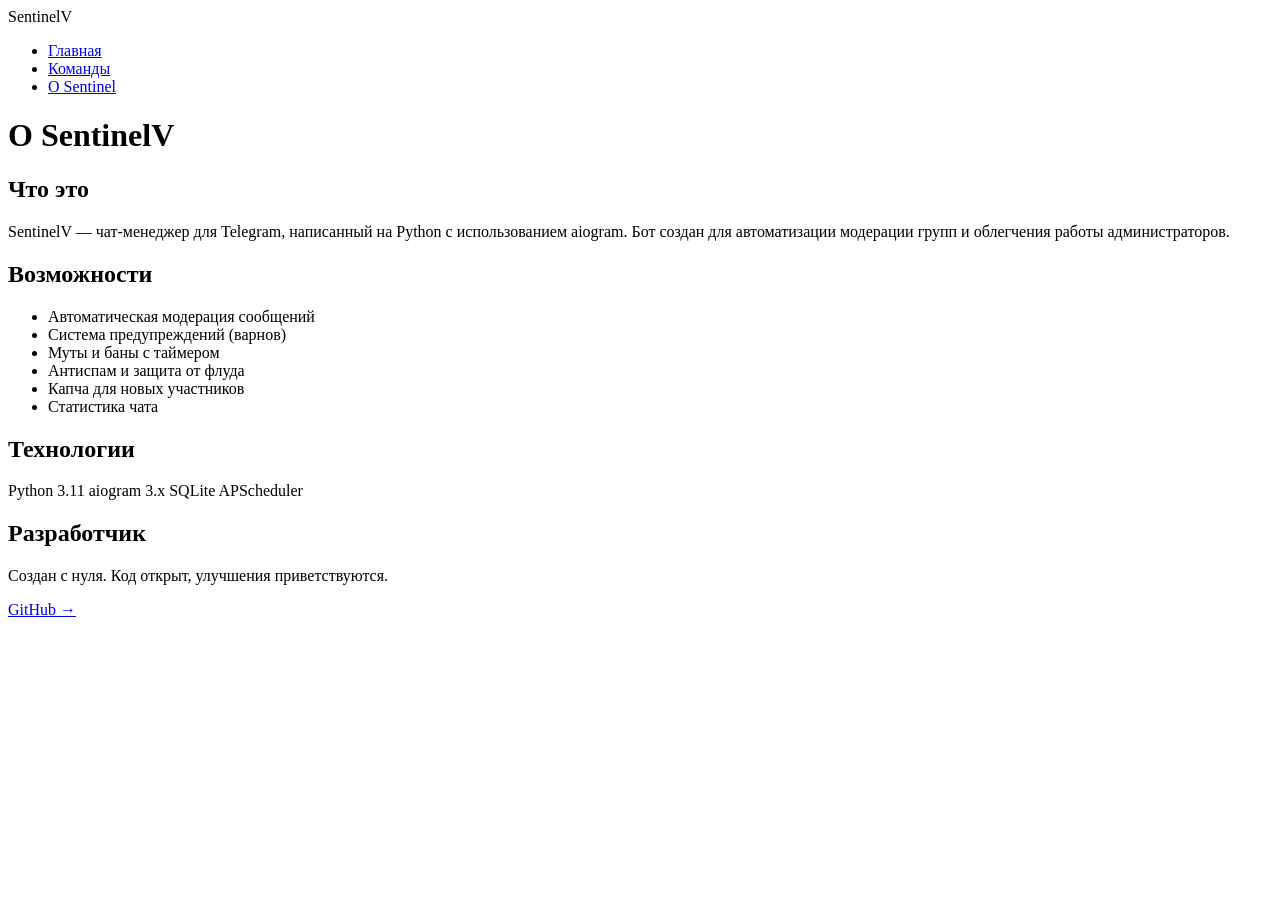
==== about.html @ fadc8bd3 "Create about.html" ====
<!DOCTYPE html>
<html lang="ru">
<head>
  <meta charset="UTF-8">
  <meta name="viewport" content="width=device-width, initial-scale=1.0">
  <title>О Sentinel — SentinelV</title>
  <link rel="stylesheet" href="css/style.css">
</head>
<body>
  <nav class="navbar">
    <div class="logo">SentinelV</div>
    <div class="hamburger" onclick="toggleMenu()">
      <span></span>
      <span></span>
      <span></span>
    </div>
    <ul class="nav-menu" id="menu">
      <li><a href="index.html">Главная</a></li>
      <li><a href="commands.html">Команды</a></li>
      <li><a href="about.html" class="active">О Sentinel</a></li>
    </ul>
  </nav>

  <main class="page-content">
    <h1 class="page-title">О SentinelV</h1>
    
    <div class="about-section">
      <div class="about-card">
        <h2>Что это</h2>
        <p>SentinelV — чат-менеджер для Telegram, написанный на Python с использованием aiogram. Бот создан для автоматизации модерации групп и облегчения работы администраторов.</p>
      </div>

      <div class="about-card">
        <h2>Возможности</h2>
        <ul class="feature-list">
          <li><span class="feature-dot"></span>Автоматическая модерация сообщений</li>
          <li><span class="feature-dot"></span>Система предупреждений (варнов)</li>
          <li><span class="feature-dot"></span>Муты и баны с таймером</li>
          <li><span class="feature-dot"></span>Антиспам и защита от флуда</li>
          <li><span class="feature-dot"></span>Капча для новых участников</li>
          <li><span class="feature-dot"></span>Статистика чата</li>
        </ul>
      </div>

      <div class="about-card">
        <h2>Технологии</h2>
        <div class="tech-tags">
          <span class="tech-tag">Python 3.11</span>
          <span class="tech-tag">aiogram 3.x</span>
          <span class="tech-tag">SQLite</span>
          <span class="tech-tag">APScheduler</span>
        </div>
      </div>

      <div class="about-card">
        <h2>Разработчик</h2>
        <p>Создан с нуля. Код открыт, улучшения приветствуются.</p>
        <a href="https://github.com/KcuKe" class="link-github" target="_blank">GitHub →</a>
      </div>
    </div>
  </main>

  <script src="js/menu.js"></script>
</body>
</html>
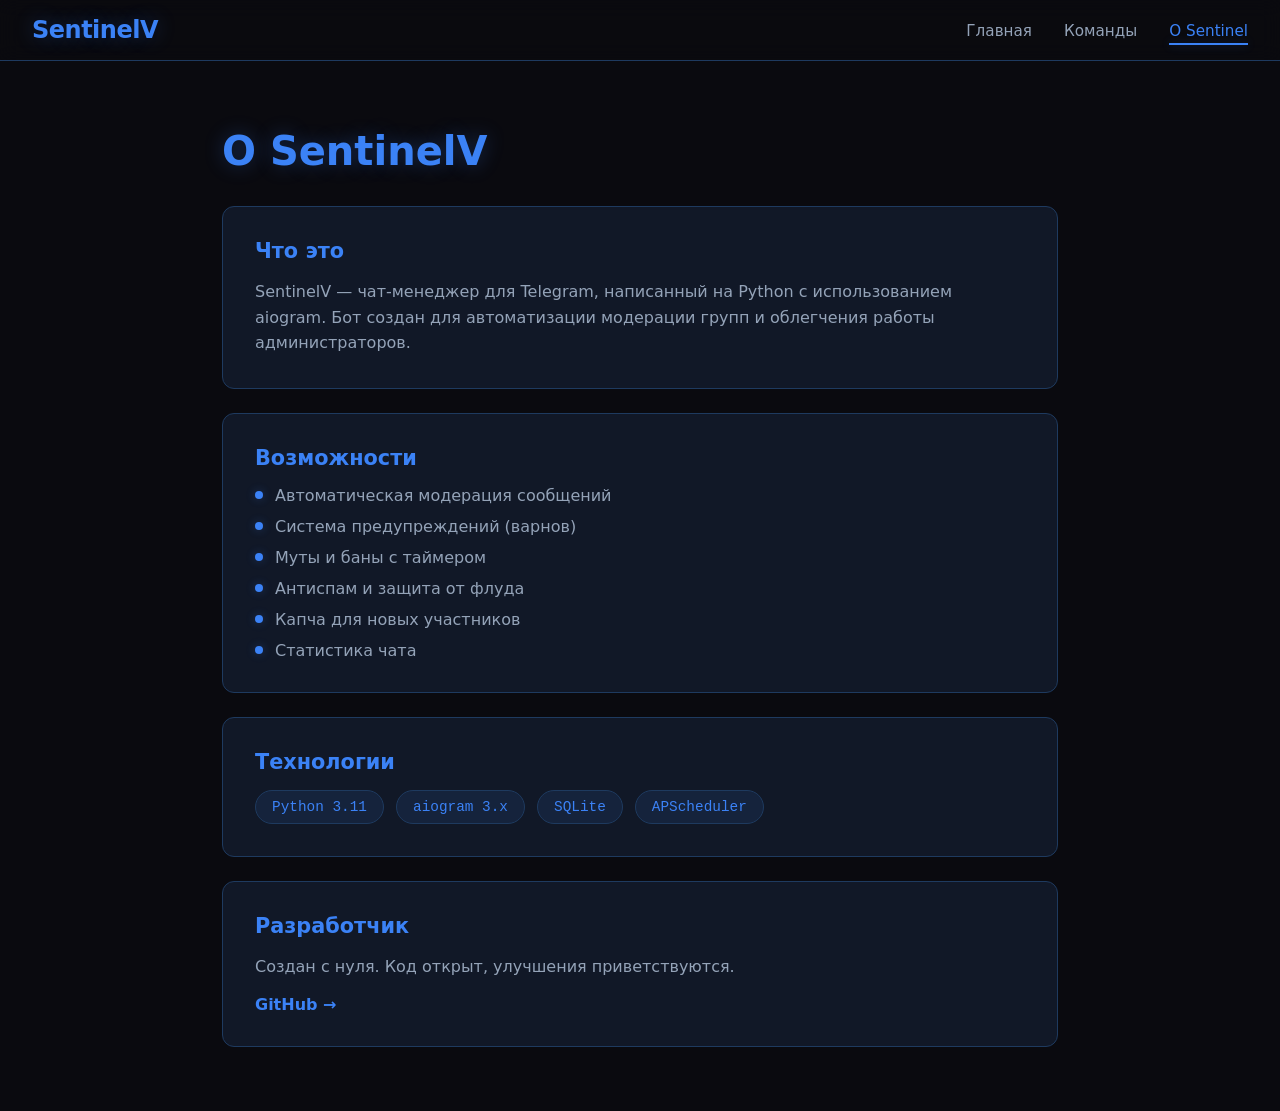
==== commit 91f4c0e0: "Add id attribute to hamburger menu div" ====
--- a/about.html
+++ b/about.html
@@ -1,3 +1,4 @@
+<!-- about.html -->
 <!DOCTYPE html>
 <html lang="ru">
 <head>
@@ -9,7 +10,7 @@
 <body>
   <nav class="navbar">
     <div class="logo">SentinelV</div>
-    <div class="hamburger" onclick="toggleMenu()">
+    <div class="hamburger" id="hamburger" onclick="toggleMenu()">
       <span></span>
       <span></span>
       <span></span>
--- a/css/style.css
+++ b/css/style.css
@@ -0,0 +1,410 @@
+* {
+  margin: 0;
+  padding: 0;
+  box-sizing: border-box;
+}
+
+:root {
+  --bg-primary: #0a0a0f;
+  --bg-secondary: #0d1117;
+  --bg-card: #111827;
+  --accent: #3b82f6;
+  --accent-glow: rgba(59, 130, 246, 0.3);
+  --text-primary: #60a5fa;
+  --text-secondary: #94a3b8;
+  --text-muted: #64748b;
+  --border: #1e3a5f;
+}
+
+body {
+  font-family: 'Segoe UI', system-ui, -apple-system, sans-serif;
+  background: var(--bg-primary);
+  color: var(--text-primary);
+  min-height: 100vh;
+  overflow-x: hidden;
+}
+
+/* Navbar */
+.navbar {
+  position: fixed;
+  top: 0;
+  left: 0;
+  right: 0;
+  display: flex;
+  justify-content: space-between;
+  align-items: center;
+  padding: 1rem 2rem;
+  background: rgba(10, 10, 15, 0.9);
+  backdrop-filter: blur(10px);
+  border-bottom: 1px solid var(--border);
+  z-index: 1000;
+}
+
+.logo {
+  font-size: 1.5rem;
+  font-weight: 700;
+  color: var(--accent);
+  text-shadow: 0 0 20px var(--accent-glow);
+  letter-spacing: -0.5px;
+}
+
+.hamburger {
+  display: none;
+  flex-direction: column;
+  gap: 5px;
+  cursor: pointer;
+  padding: 5px;
+}
+
+.hamburger span {
+  display: block;
+  width: 25px;
+  height: 2px;
+  background: var(--accent);
+  transition: 0.3s;
+}
+
+.nav-menu {
+  display: flex;
+  list-style: none;
+  gap: 2rem;
+}
+
+.nav-menu a {
+  color: var(--text-secondary);
+  text-decoration: none;
+  font-size: 0.95rem;
+  transition: 0.3s;
+  position: relative;
+}
+
+.nav-menu a:hover,
+.nav-menu a.active {
+  color: var(--accent);
+}
+
+.nav-menu a.active::after {
+  content: '';
+  position: absolute;
+  bottom: -5px;
+  left: 0;
+  right: 0;
+  height: 2px;
+  background: var(--accent);
+  box-shadow: 0 0 10px var(--accent-glow);
+}
+
+/* Hero */
+.hero {
+  min-height: 100vh;
+  display: flex;
+  align-items: center;
+  justify-content: center;
+  position: relative;
+  padding: 2rem;
+}
+
+.hero-content {
+  text-align: center;
+  max-width: 700px;
+  z-index: 2;
+}
+
+.glow-line {
+  width: 60px;
+  height: 3px;
+  background: var(--accent);
+  margin: 0 auto 2rem;
+  box-shadow: 0 0 20px var(--accent-glow), 0 0 40px var(--accent-glow);
+}
+
+.hero h1 {
+  font-size: 4rem;
+  font-weight: 800;
+  color: var(--accent);
+  text-shadow: 0 0 30px var(--accent-glow);
+  margin-bottom: 1rem;
+  letter-spacing: -2px;
+}
+
+.subtitle {
+  font-size: 1.3rem;
+  color: var(--text-primary);
+  margin-bottom: 1rem;
+}
+
+.desc {
+  color: var(--text-secondary);
+  font-size: 1.1rem;
+  line-height: 1.6;
+  margin-bottom: 2.5rem;
+}
+
+.btn-primary {
+  display: inline-flex;
+  align-items: center;
+  gap: 0.5rem;
+  padding: 1rem 2.5rem;
+  background: transparent;
+  border: 2px solid var(--accent);
+  color: var(--accent);
+  text-decoration: none;
+  font-size: 1.1rem;
+  font-weight: 600;
+  border-radius: 8px;
+  transition: 0.3s;
+  position: relative;
+  overflow: hidden;
+}
+
+.btn-primary::before {
+  content: '';
+  position: absolute;
+  top: 0;
+  left: -100%;
+  width: 100%;
+  height: 100%;
+  background: var(--accent);
+  transition: 0.3s;
+  z-index: -1;
+}
+
+.btn-primary:hover::before {
+  left: 0;
+}
+
+.btn-primary:hover {
+  color: var(--bg-primary);
+  box-shadow: 0 0 30px var(--accent-glow);
+}
+
+.btn-icon {
+  transition: 0.3s;
+}
+
+.btn-primary:hover .btn-icon {
+  transform: translateX(5px);
+}
+
+.stats {
+  display: flex;
+  justify-content: center;
+  gap: 3rem;
+  margin-top: 4rem;
+}
+
+.stat {
+  text-align: center;
+}
+
+.stat-num {
+  display: block;
+  font-size: 2.5rem;
+  font-weight: 700;
+  color: var(--accent);
+  text-shadow: 0 0 20px var(--accent-glow);
+}
+
+.stat-label {
+  color: var(--text-muted);
+  font-size: 0.9rem;
+  text-transform: uppercase;
+  letter-spacing: 1px;
+}
+
+.hero-glow {
+  position: absolute;
+  width: 600px;
+  height: 600px;
+  background: radial-gradient(circle, var(--accent-glow) 0%, transparent 70%);
+  top: 50%;
+  left: 50%;
+  transform: translate(-50%, -50%);
+  z-index: 1;
+  pointer-events: none;
+}
+
+/* Page Content */
+.page-content {
+  padding: 8rem 2rem 4rem;
+  max-width: 900px;
+  margin: 0 auto;
+}
+
+.page-title {
+  font-size: 2.5rem;
+  color: var(--accent);
+  text-shadow: 0 0 20px var(--accent-glow);
+  margin-bottom: 0.5rem;
+}
+
+.page-subtitle {
+  color: var(--text-muted);
+  margin-bottom: 3rem;
+}
+
+/* Commands Grid */
+.commands-grid {
+  display: grid;
+  gap: 1rem;
+}
+
+.cmd-card {
+  background: var(--bg-card);
+  border: 1px solid var(--border);
+  border-radius: 12px;
+  padding: 1.5rem;
+  transition: 0.3s;
+}
+
+.cmd-card:hover {
+  border-color: var(--accent);
+  box-shadow: 0 0 20px rgba(59, 130, 246, 0.1);
+  transform: translateX(5px);
+}
+
+.cmd-header {
+  display: flex;
+  align-items: center;
+  gap: 1rem;
+  margin-bottom: 0.75rem;
+  flex-wrap: wrap;
+}
+
+.cmd-name {
+  font-family: 'Courier New', monospace;
+  font-size: 1.1rem;
+  font-weight: 700;
+  color: var(--accent);
+  background: rgba(59, 130, 246, 0.1);
+  padding: 0.3rem 0.8rem;
+  border-radius: 6px;
+}
+
+.cmd-args {
+  color: var(--text-muted);
+  font-size: 0.9rem;
+  font-family: 'Courier New', monospace;
+}
+
+.cmd-desc {
+  color: var(--text-secondary);
+  line-height: 1.5;
+}
+
+/* About Section */
+.about-section {
+  display: grid;
+  gap: 1.5rem;
+  margin-top: 2rem;
+}
+
+.about-card {
+  background: var(--bg-card);
+  border: 1px solid var(--border);
+  border-radius: 12px;
+  padding: 2rem;
+  transition: 0.3s;
+}
+
+.about-card:hover {
+  border-color: var(--accent);
+}
+
+.about-card h2 {
+  color: var(--accent);
+  font-size: 1.3rem;
+  margin-bottom: 1rem;
+}
+
+.about-card p {
+  color: var(--text-secondary);
+  line-height: 1.6;
+}
+
+.feature-list {
+  list-style: none;
+  display: grid;
+  gap: 0.75rem;
+}
+
+.feature-list li {
+  display: flex;
+  align-items: center;
+  gap: 0.75rem;
+  color: var(--text-secondary);
+}
+
+.feature-dot {
+  width: 8px;
+  height: 8px;
+  background: var(--accent);
+  border-radius: 50%;
+  box-shadow: 0 0 10px var(--accent-glow);
+}
+
+.tech-tags {
+  display: flex;
+  flex-wrap: wrap;
+  gap: 0.75rem;
+}
+
+.tech-tag {
+  padding: 0.5rem 1rem;
+  background: rgba(59, 130, 246, 0.1);
+  border: 1px solid var(--border);
+  border-radius: 20px;
+  color: var(--accent);
+  font-size: 0.9rem;
+  font-family: 'Courier New', monospace;
+}
+
+.link-github {
+  display: inline-block;
+  margin-top: 1rem;
+  color: var(--accent);
+  text-decoration: none;
+  font-weight: 600;
+  transition: 0.3s;
+}
+
+.link-github:hover {
+  text-shadow: 0 0 10px var(--accent-glow);
+}
+
+/* Mobile */
+@media (max-width: 768px) {
+  .hamburger {
+    display: flex;
+  }
+
+  .nav-menu {
+    position: fixed;
+    top: 60px;
+    left: 0;
+    right: 0;
+    background: var(--bg-secondary);
+    flex-direction: column;
+    padding: 2rem;
+    gap: 1.5rem;
+    border-bottom: 1px solid var(--border);
+    transform: translateY(-150%);
+    transition: 0.3s;
+  }
+
+  .nav-menu.active {
+    transform: translateY(0);
+  }
+
+  .hero h1 {
+    font-size: 2.5rem;
+  }
+
+  .stats {
+    gap: 1.5rem;
+  }
+
+  .stat-num {
+    font-size: 1.8rem;
+  }
+  }
